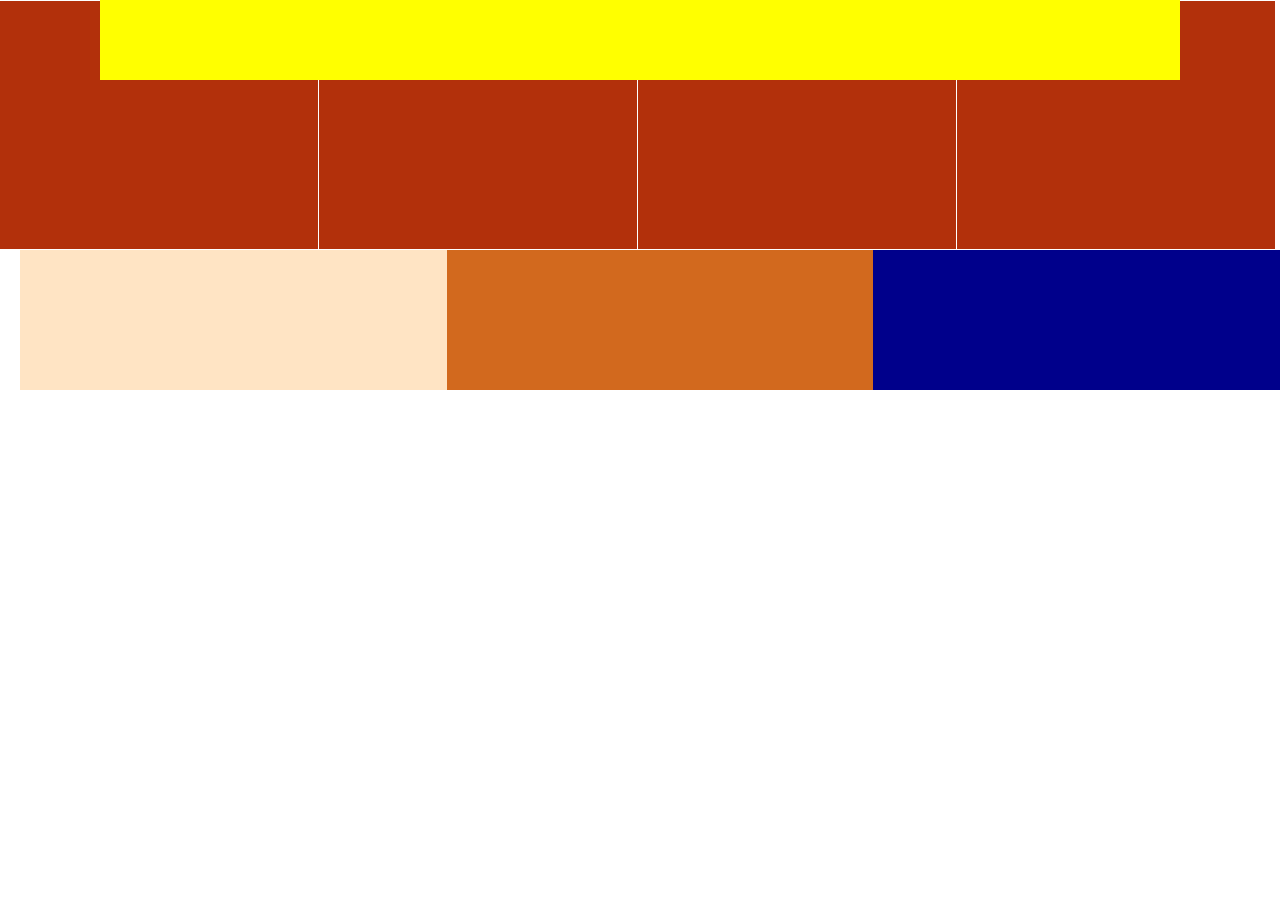
==== Homework/20200408day13/MobikeIndex.html @ 1f9a7732 "only merge and move position" ====
<!DOCTYPE html>
<html lang="en">
<head>
    <meta charset="UTF-8">
    <meta name="viewport" content="width=device-width, initial-scale=1.0">
    <title>Document</title>
    <link rel="stylesheet" href="css/reset.min.css">

    <link rel="stylesheet" href="css/MobikeIndex.css">
</head>
<body>
    <!-- 第一大模块(第一行) -->
    <div class="main">
        <!-- swipperAnimation -->
        <div class="swipperContainer">
            <img src="https://mobike.com/cn/assets/themes/moby/img/landing/hero-bg-6.jpg" alt="">
        </div>
        <!-- 全局导航 -->
        <div class="globalNavigation">
            <div class="containerMd ">
            </div>
        </div>
        <!-- 中间slogan -->
        <div class="headingWrap">
            <div class="containerMd">

            </div>
        </div>
        <!-- 末尾AdvertisementArea -->
        <div class="headlineNews">
            <div class="containerMd">

            </div>
        </div>
    </div>
    <!-- 第二行 -->
    <div class="heroPromotion">
            <a href="" class="promotion"></a>
            <a href="" class="promotion"></a>
            <a href="" class="promotion"></a>
            <a href="" class="promotion"></a>
    </div>

    <!-- 第三行 -->
    <div class="metaLinkWrap">
        <div class="containerMd clearfix">
            <div class="metaLink" style="background-color: bisque;"></div>
            <div class="metaLink" style="background-color: chocolate;"></div>
            <div class="metaLink" style="background-color: darkblue;"></div>
        </div>
    </div>
    <div class="footerWrap">

    </div>
</body>
</html>
---- Homework/20200408day13/css/MobikeIndex.css ----
html,body{
    width: 100%;
    height: 100%;
}

.main{
    position: relative;
}

.swipperContainer img{
     display: block;
     width: 100%;
 }

.containerMd{
    position: relative;
    width: 100%;
    margin: 0 auto;
    padding: 0 20px;
}

.globalNavigation{
    position: absolute;
    top: 0;
    left: 50%;
    margin-left: -540px;

    width: 1080px;
    height: 80px;
    background-color: yellow;
 }

.headingWrap {
    position: absolute;
    top: 50%;
    left: 50%;
    margin-left: -540px;
    /* margin-top: -40px; */

    width: 100%;
    width: 1080px;
    height: 80px;
    background-color: yellow;
}

.headlineNews{
    position: absolute;
    bottom: 0;
    left: 50%;
    margin-left: -540px;

    width: 1080px;
    height: 40px;
    background-color: yellow;
}
.heroPromotion .promotion{
    float: left;
    height: 250px;
    width: 25%;
    margin-left: -1px;
    text-align: center;
    border: 1px solid #fff;
    background-color: #b2300b;
    box-sizing: border-box;
}
.containerMd .metaLink{
    float: left;
    width: 33.33%;
    height: 140px;
    background-color: violet;
}

@media screen and (max-width:1080px){
    .heroPromotion .promotion{
        width: 50%;
    }
}

@media (max-width: 640px){
    .heroPromotion .promotion{
        width: 100%;
    }
    .containerMd .metaLink {
        float: left;
        width: 50%;
    }
}















 
 
/* 
3.https://mobike.com/cn/assets/themes/moby/img/landing/hero-bg-3.jpg
4.https://mobike.com/cn/assets/themes/moby/img/landing/hero-bg-4.jpg
5.https://mobike.com/cn/assets/themes/moby/img/landing/hero-bg-5.jpg
6.https://mobike.com/cn/assets/themes/moby/img/landing/hero-bg-6.jpg
7.https://mobike.com/cn/assets/themes/moby/img/landing/hero-bg-7.jpg
8.https://mobike.com/cn/assets/themes/moby/img/landing/hero-bg-8.jpg
 */
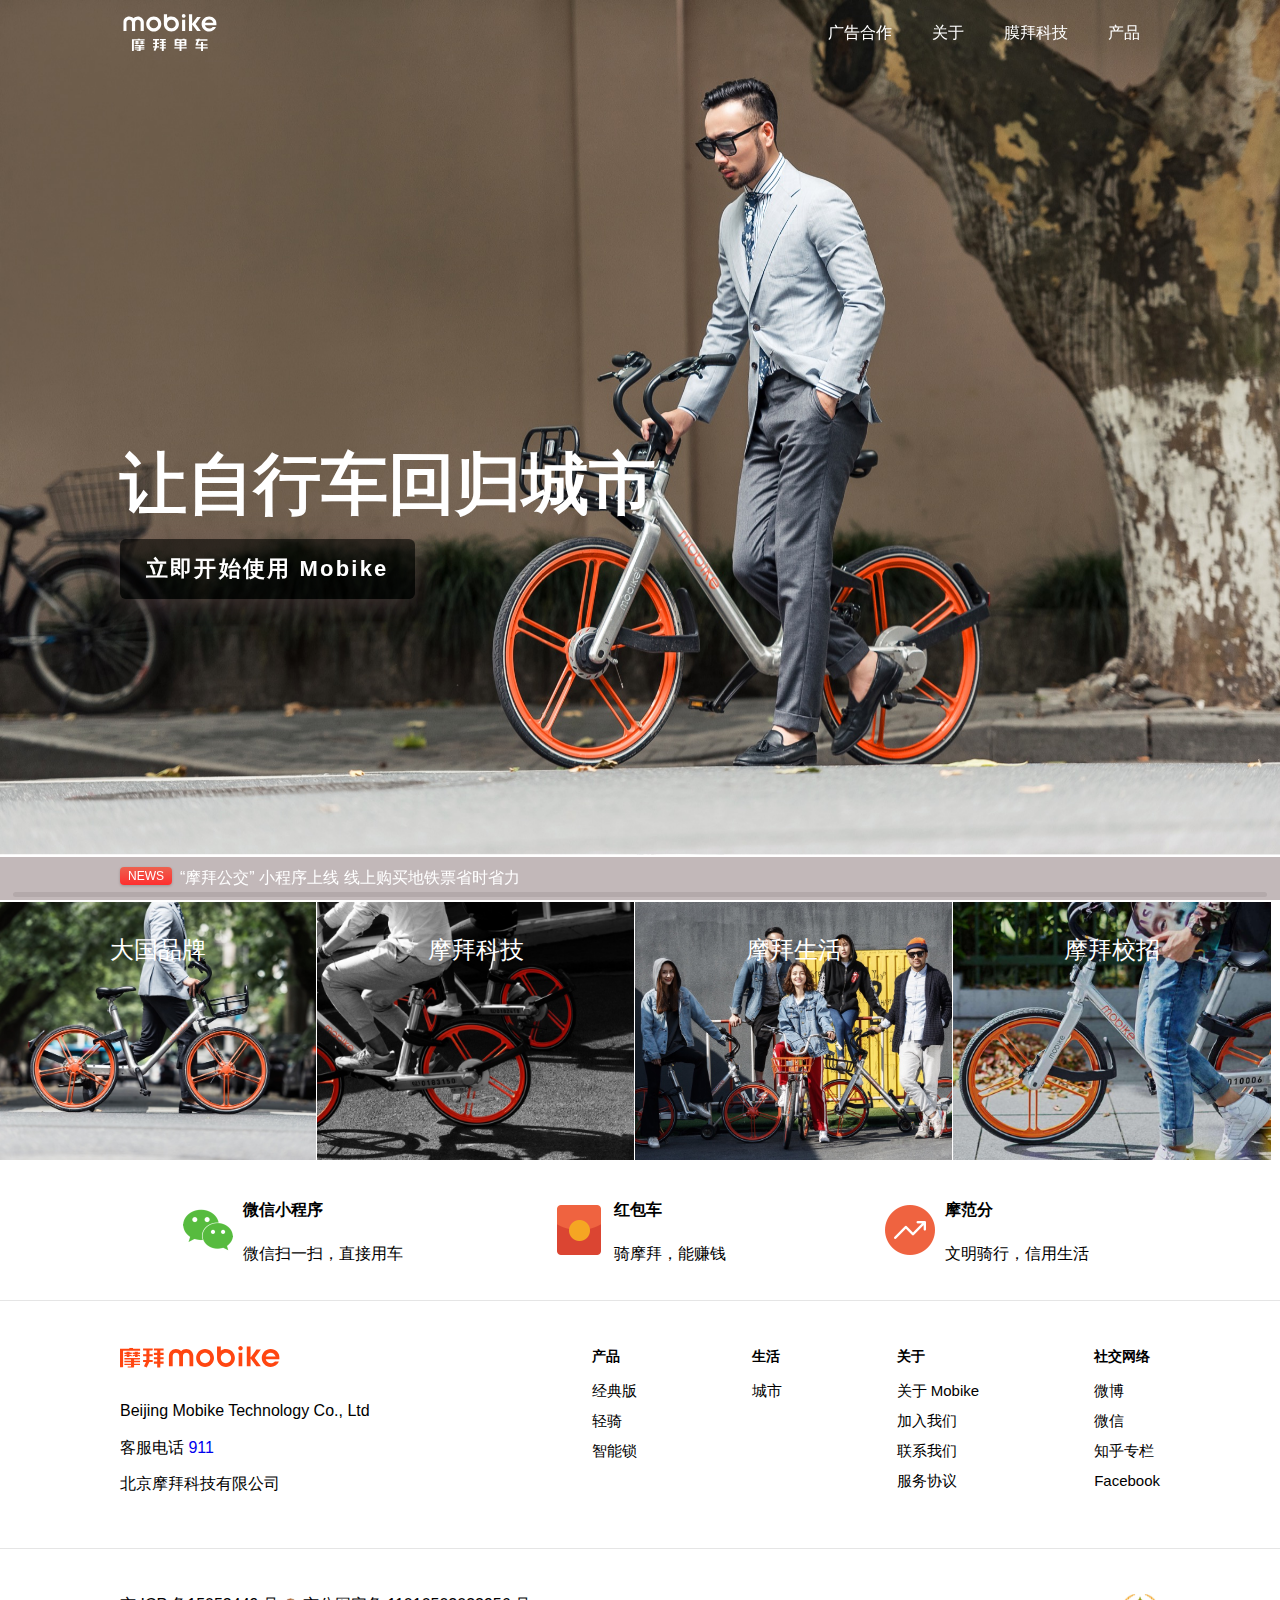
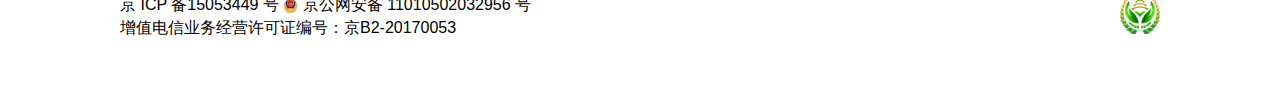
==== commit dde7031a: "Version0.0.1 1. I have already finished the all function of the PC but it has a lot of bugs on other" ====
--- a/Homework/20200408day13/MobikeIndex.html
+++ b/Homework/20200408day13/MobikeIndex.html
@@ -5,52 +5,286 @@
     <meta name="viewport" content="width=device-width, initial-scale=1.0">
     <title>Document</title>
     <link rel="stylesheet" href="css/reset.min.css">
-
+    <link rel="stylesheet" href="css/swiper.min.css">
     <link rel="stylesheet" href="css/MobikeIndex.css">
+    
 </head>
 <body>
     <!-- 第一大模块(第一行) -->
     <div class="main">
         <!-- swipperAnimation -->
         <div class="swipperContainer">
-            <img src="https://mobike.com/cn/assets/themes/moby/img/landing/hero-bg-6.jpg" alt="">
-        </div>
+            
+        </div>
+
+        <div class="swiper-container">
+            <div class="swiper-wrapper">
+                <div class="swiper-slide">
+                    <img src="img/hero-bg-3.jpg" alt="">
+                </div>
+                <div class="swiper-slide">
+                    <img src="img/hero-bg-4.jpg" alt="">
+                </div>
+                <div class="swiper-slide">
+                    <img src="img/hero-bg-5.jpg" alt="">
+                </div>
+                <div class="swiper-slide">
+                    <img src="img/hero-bg-6.jpg" alt="">
+                </div>
+                <div class="swiper-slide">
+                    <img src="img/hero-bg-7.jpg" alt="">
+                </div>
+                <div class="swiper-slide">
+                    <img src="img/hero-bg-8.jpg" alt="">
+                </div>
+            </div>
+            <!-- 如果需要分页器 -->
+            <div class="swiper-pagination"></div>
+            
+            <!-- 如果需要导航按钮 -->
+            <div class="swiper-button-prev"></div>
+            <div class="swiper-button-next"></div>
+            
+            <!-- 如果需要滚动条 -->
+            <div class="swiper-scrollbar"></div>
+        </div>
+
         <!-- 全局导航 -->
-        <div class="globalNavigation">
+        <div class="globalNavigationWrap">
             <div class="containerMd ">
+                <nav class="globalNavigation">
+                    <ul class="logoLinks">
+                        <li>
+                            <!-- logo图标 -->
+                            <a href="#">
+                                <svg width="100px" height="37px" viewBox="0 0 245 97" version="1.1" xmlns="http://www.w3.org/2000/svg" xmlns:xlink="http://www.w3.org/1999/xlink">
+                                    <!-- Generator: Sketch 51.2 (57519) - http://www.bohemiancoding.com/sketch -->
+                                    <title>Artboard@1x</title>
+                                    <desc>Created with Sketch.</desc>
+                                    <defs>
+                                        <polygon id="path-1" points="0 96.9126 244.815 96.9126 244.815 -0.0004 0 -0.0004"></polygon>
+                                    </defs>
+                                    <g id="Artboard" stroke="none" stroke-width="1" fill="none" fill-rule="evenodd">
+                                        <g id="Group-19">
+                                            <path d="M79.9451,37.6161 C73.6651,37.6161 68.5551,32.5071 68.5551,26.2261 C68.5551,19.9461 73.6651,14.8371 79.9451,14.8371 C86.2251,14.8371 91.3351,19.9461 91.3351,26.2261 C91.3351,32.5071 86.2251,37.6161 79.9451,37.6161 M79.9451,6.4831 C69.0581,6.4831 60.2011,15.3401 60.2011,26.2261 C60.2011,37.1131 69.0581,45.9701 79.9451,45.9701 C90.8311,45.9701 99.6881,37.1131 99.6881,26.2261 C99.6881,15.3401 90.8311,6.4831 79.9451,6.4831" id="Fill-1" fill="#FFFFFF"></path>
+                                            <path d="M137.5623,26.2265 C137.5623,32.5065 132.4533,37.6165 126.1733,37.6165 C119.8923,37.6165 114.7833,32.5065 114.7833,26.2265 C114.7833,19.9465 119.8923,14.8365 126.1733,14.8365 C132.4533,14.8365 137.5623,19.9465 137.5623,26.2265 M126.1733,6.4835 C122.0403,6.4835 118.1273,7.7335 114.7833,10.1105 L114.7833,0.5885 L106.4303,0.5885 L106.4303,26.2265 C106.4303,37.1135 115.2863,45.9695 126.1733,45.9695 C137.0593,45.9695 145.9163,37.1135 145.9163,26.2265 C145.9163,15.3395 137.0593,6.4835 126.1733,6.4835" id="Fill-3" fill="#FFFFFF"></path>
+                                            <mask id="mask-2" fill="white">
+                                                <use xlink:href="#path-1"></use>
+                                            </mask>
+                                            <g id="Clip-6"></g>
+                                            <polygon id="Fill-5" fill="#FFFFFF" mask="url(#mask-2)" points="154.177 44.7726 162.531 44.7726 162.531 14.9036 154.177 14.9036"></polygon>
+                                            <path d="M53.825,20.8524 C53.218,12.7494 46.456,6.4834 38.273,6.4834 C33.95,6.4834 29.848,8.2784 26.912,11.4304 C23.977,8.2784 19.874,6.4834 15.552,6.4834 C7.368,6.4834 0.637,12.7494 0.03,20.8524 L0,21.4374 L0,44.7724 L8.353,44.7724 L8.353,21.6974 L8.382,21.4814 C8.666,17.7554 11.816,14.8364 15.552,14.8364 C19.281,14.8364 22.426,17.7444 22.721,21.4594 L22.721,44.7724 L31.074,44.7724 L31.074,21.6964 L31.103,21.4814 C31.387,17.7554 34.537,14.8364 38.273,14.8364 C42.01,14.8364 45.159,17.7554 45.443,21.4814 L45.471,21.8554 L45.471,44.7724 L53.825,44.7724 L53.825,20.8524 Z" id="Fill-7" fill="#FFFFFF" mask="url(#mask-2)"></path>
+                                            <path d="M163.301,4.9472 C163.301,2.2152 161.086,0.0002 158.354,0.0002 C155.621,0.0002 153.406,2.2152 153.406,4.9472 C153.406,7.6792 155.621,9.8942 158.354,9.8942 C161.086,9.8942 163.301,7.6792 163.301,4.9472" id="Fill-8" fill="#FFFFFF" mask="url(#mask-2)"></path>
+                                            <polygon id="Fill-9" fill="#FFFFFF" mask="url(#mask-2)" points="203.3416 7.6816 193.5436 7.6816 181.1476 24.5846 180.5456 24.5846 180.5456 0.5886 172.1926 0.5886 172.1926 44.7726 180.5456 44.7726 180.5456 27.8826 181.1576 27.8826 193.5436 44.7726 203.3416 44.7726 189.7756 26.2266"></polygon>
+                                            <path d="M225.0662,14.4648 C230.0082,14.4648 234.1962,17.7608 235.7392,22.3488 L235.7392,23.1948 L214.4182,23.1948 L214.4182,22.2588 C215.9852,17.7178 220.1542,14.4648 225.0662,14.4648 Z M244.5832,29.2578 C244.7352,28.2698 244.8152,27.2578 244.8152,26.2268 C244.8152,15.3188 235.9732,6.4778 225.0662,6.4778 C214.1592,6.4778 205.3172,15.3188 205.3172,26.2268 C205.3172,37.1338 214.1592,45.9758 225.0662,45.9758 C232.8402,45.9758 239.5542,41.4778 242.7762,34.9478 L242.7762,33.9988 L234.3932,33.9988 C232.2472,36.4778 229.0692,38.0558 225.5072,38.0558 C220.3442,38.0558 215.9762,34.7488 214.4182,30.1658 L214.4182,29.2578 L244.5832,29.2578 Z" id="Fill-10" fill="#FFFFFF" mask="url(#mask-2)"></path>
+                                            <polygon id="Fill-11" fill="#FFFFFF" mask="url(#mask-2)" points="41.9207 72.2929 38.4397 72.2929 38.4397 71.0359 33.4037 71.0359 33.4037 72.2929 29.9217 72.2929 29.9217 74.6169 35.6327 74.6169 29.9217 76.7269 29.9217 78.8879 33.4037 77.6019 33.4037 79.5189 38.4397 79.5189 38.4397 77.6019 41.9207 78.8879 41.9207 76.7269 36.2097 74.6169 41.9207 74.6169"></polygon>
+                                            <polygon id="Fill-12" fill="#FFFFFF" mask="url(#mask-2)" points="55.3845 76.7265 49.6735 74.6175 55.3545 74.6175 55.3545 72.2925 51.8735 72.2925 51.8735 71.0365 46.8375 71.0365 46.8375 72.2925 43.3565 72.2925 43.3565 74.6175 49.0965 74.6175 43.3855 76.7265 43.3855 78.8875 46.8375 77.6135 46.8375 79.5185 51.8735 79.5185 51.8735 77.5905 55.3845 78.8875"></polygon>
+                                            <path d="M55.9534,66.1474 L44.0724,66.1474 L44.0724,65.7824 C44.0724,65.1594 43.5674,64.6534 42.9444,64.6534 L37.9214,64.6534 L37.9214,66.1474 L22.7604,66.1474 L22.7604,96.6884 L26.6754,96.6884 C27.2994,96.6884 27.8044,96.1824 27.8044,95.5594 L27.8044,69.5084 L55.9534,69.5084 L55.9534,66.1474 Z" id="Fill-13" fill="#FFFFFF" mask="url(#mask-2)"></path>
+                                            <polygon id="Fill-14" fill="#FFFFFF" mask="url(#mask-2)" points="111.4666 69.0917 111.4666 65.7307 95.7056 65.7307 95.7056 69.0917 101.0646 69.0917 101.0646 72.8517 95.7056 72.8517 95.7056 76.2117 101.0646 76.2117 101.0646 79.9717 95.7056 79.9717 95.7056 83.3317 101.0646 83.3317 101.0646 87.0917 95.7056 87.0917 95.7056 90.4527 101.0646 90.4527 101.0646 96.6887 106.1076 96.6887 106.1076 90.4527 111.4666 90.4527 111.4666 87.0917 106.1076 87.0917 106.1076 83.3317 111.4666 83.3317 111.4666 79.9717 106.1076 79.9717 106.1076 76.2117 111.4666 76.2117 111.4666 72.8517 106.1076 72.8517 106.1076 69.0917"></polygon>
+                                            <path d="M93.7654,68.0175 L93.7654,65.7855 L78.0724,65.7855 L78.0724,69.1465 L83.4304,69.1465 L83.4304,75.1495 L78.0724,75.1495 L78.0724,78.5105 L83.4304,78.5105 L83.4304,84.5145 L78.0724,84.5145 L78.0724,87.8745 L82.7824,87.8745 L79.4764,94.7575 L83.9634,96.9135 L88.3034,87.8745 L93.7654,87.8745 L93.7654,84.5145 L88.4074,84.5145 L88.4074,78.5105 L93.7654,78.5105 L93.7654,75.1495 L88.4074,75.1495 L88.4074,69.1465 L92.6374,69.1465 C93.2604,69.1465 93.7654,68.6405 93.7654,68.0175" id="Fill-15" fill="#FFFFFF" mask="url(#mask-2)"></path>
+                                            <path d="M55.3548,82.5761 L55.3548,81.3811 L29.9218,81.3811 L29.9218,83.7051 L40.7008,83.7051 L40.7008,85.9301 L29.9218,85.9301 L29.9218,88.2541 L40.7008,88.2541 L40.7008,90.4781 L29.9218,90.4781 L29.9218,92.8031 L40.7008,92.8031 L40.7008,94.9081 L35.2648,94.9081 L35.2648,96.7631 L44.6158,96.7631 C45.2388,96.7631 45.7448,96.2581 45.7448,95.6351 L45.7448,92.8031 L55.3548,92.8031 L55.3548,90.4781 L45.7448,90.4781 L45.7448,88.2541 L55.3548,88.2541 L55.3548,85.9301 L45.7448,85.9301 L45.7448,83.7051 L54.2268,83.7051 C54.8498,83.7051 55.3548,83.2001 55.3548,82.5761" id="Fill-16" fill="#FFFFFF" mask="url(#mask-2)"></path>
+                                            <path d="M139.739,79.9716 L147.51,79.9716 L147.51,76.6756 L139.739,76.6756 L139.739,79.9716 Z M139.738,73.3146 L147.509,73.3146 L147.509,69.5086 L139.738,69.5086 L139.738,73.3146 Z M152.553,73.3146 L160.449,73.3146 L160.449,69.5086 L152.553,69.5086 L152.553,73.3146 Z M152.553,79.9716 L160.449,79.9716 L160.449,76.6756 L152.553,76.6756 L152.553,79.9716 Z M166.223,87.0916 L152.553,87.0916 L152.553,83.3316 L165.493,83.3316 L165.493,66.1476 L161.179,66.1476 L161.179,64.5826 L156.215,64.5826 C155.592,64.5826 155.086,65.0886 155.086,65.7116 L155.086,66.1476 L144.976,66.1476 L144.976,65.7116 C144.976,65.0886 144.47,64.5826 143.847,64.5826 L138.883,64.5826 L138.883,66.1476 L134.695,66.1476 L134.695,83.3316 L147.509,83.3316 L147.509,87.0916 L133.965,87.0916 L133.965,90.4526 L147.509,90.4526 L147.509,96.6886 L152.553,96.6886 L152.553,90.4526 L166.223,90.4526 L166.223,87.0916 Z" id="Fill-17" fill="#FFFFFF" mask="url(#mask-2)"></path>
+                                            <polygon id="Fill-18" fill="#FFFFFF" mask="url(#mask-2)" points="221.4461 87.0917 208.9531 87.0917 208.9531 82.7137 220.7161 82.7137 220.7161 79.3537 208.9531 79.3537 208.9531 73.6777 203.9091 73.6777 203.9091 79.3537 195.2771 79.3537 198.6881 69.8387 220.7161 69.8387 220.7161 66.4787 199.8931 66.4787 200.5731 64.5827 195.2141 64.5827 194.5341 66.4787 189.9311 66.4787 189.9311 69.8387 193.3291 69.8387 189.9181 79.3537 189.9311 79.3537 189.9311 82.7137 203.9091 82.7137 203.9091 87.0917 189.1881 87.0917 189.1881 90.4527 203.9091 90.4527 203.9091 96.6887 208.9531 96.6887 208.9531 90.4527 221.4461 90.4527"></polygon>
+                                        </g>
+                                    </g>
+                                </svg>
+                            </a>
+                        </li>
+                    </ul>
+                    <ul class="navLinks">
+                        <li>
+                            <a href="">产品</a>
+                        </li>
+                        <li>
+                            <a href="">膜拜科技</a>
+                        </li>
+                        <li>
+                            <a href="">关于</a>
+                        </li>
+                        <li>
+                            <a href="">广告合作</a>
+                        </li>
+                    </ul>
+
+                </nav>
             </div>
         </div>
         <!-- 中间slogan -->
         <div class="headingWrap">
             <div class="containerMd">
-
+                <h1 class="fontLogo">让自行车回归城市</h1>
+                <a href="#" class="btnSwiper" style="box-shadow: rgba(102, 77, 79, 0.6) 0px 6px 30px 0px;">立即开始使用 Mobike</a>
             </div>
         </div>
         <!-- 末尾AdvertisementArea -->
         <div class="headlineNews">
             <div class="containerMd">
-
-            </div>
-        </div>
+                <a href="#">
+                    <div class="flexItem">
+                        <div class="headlineIcon">News</div>
+                    </div>
+                    <div class="flexItem">
+                        <div class="headlineText">“摩拜公交” 小程序上线  线上购买地铁票省时省力</div>
+                    </div>
+                </a>
+            </div>
+        </div>
+
     </div>
     <!-- 第二行 -->
     <div class="heroPromotion">
-            <a href="" class="promotion"></a>
-            <a href="" class="promotion"></a>
-            <a href="" class="promotion"></a>
-            <a href="" class="promotion"></a>
+            <a href="" class="promotion" style="background-image: url(img/promo-01.jpg);">
+                <div class="promoTest">
+                    <h3>大国品牌</h3>
+                </div>
+            </a>
+
+            <a href="" class="promotion" style="background-image: url(img/promo-02.jpg);">
+                <div class="promoTest">
+                    <h3>摩拜科技</h3>
+                </div>
+            </a>
+
+            <a href="" class="promotion" style="background-image: url(img/promo-03.jpg);">
+                <div class="promoTest">
+                    <h3>摩拜生活</h3>
+                </div>
+            </a>
+
+            <a href="" class="promotion" style="background-image: url(img/promo-04.jpg);">
+                <div class="promoTest">
+                    <h3>摩拜校招</h3>
+                </div>
+            </a>
+
+
     </div>
 
     <!-- 第三行 -->
     <div class="metaLinkWrap">
         <div class="containerMd clearfix">
-            <div class="metaLink" style="background-color: bisque;"></div>
-            <div class="metaLink" style="background-color: chocolate;"></div>
-            <div class="metaLink" style="background-color: darkblue;"></div>
+            <div class="metaLink">
+                <div class="icon" style="background-image: url(img/icon-wechat.png);">
+                </div>
+                <div class="text">
+                    <h4>微信小程序</h4>
+                    <p>微信扫一扫，直接用车</p>
+                </div>
+            </div>
+
+            <div class="metaLink">
+                <div class="icon" style="background-image: url(img/icon-rp.png);">
+                </div>
+                <div class="text">
+                    <h4>红包车</h4>
+                    <p>骑摩拜，能赚钱</p>
+                </div>
+            </div>
+
+            <div class="metaLink">
+                <div class="icon" style="background-image: url(img/icon-credit.png);">
+                </div>
+                <div class="text">
+                    <h4>摩范分</h4>
+                    <p>文明骑行，信用生活</p>
+                </div>
+            </div>
         </div>
     </div>
-    <div class="footerWrap">
-
-    </div>
+
+
+    <!-- 底部导航 -->
+    <footer class="footerWrap">
+        <div class="footerFirst">
+            <div class="containerMd">
+                <div class="footer">
+                    <ul class="mainLinks">
+                        <li><a href="" class="fontLogo" style="background-image: url(img/logo-text.svg)">Mobike</a></li>
+                        <li>Beijing Mobike Technology Co., Ltd</li>
+                        <li>客服电话 <a href="#">911</a></li>
+                        <li>北京摩拜科技有限公司</li>
+                    </ul>
+                    <div class="footerListWrap">
+                        <div class="footerList footerListProducts">
+                            <h3>产品</h3>
+                            <ul>
+                                <li><a href="">经典版</a></li>
+                                <li><a href="">轻骑</a></li>
+                                <li><a href="">智能锁</a></li>
+                            </ul>
+                        </div>
+                        <div class="footerList">
+                            <h3>生活</h3>
+                            <ul><li><a href="">城市</a></li></ul>
+                        </div>
+                        <div class="footerList">
+                            <h3>关于</h3>
+                            <ul>
+                                <li><a href="">关于 Mobike</a></li>
+                                <li><a href="">加入我们</a></li>
+                                <li><a href="">联系我们</a></li>
+                                <li><a href="">服务协议</a></li>
+                            </ul>
+                        </div>
+                        <div class="footerList">
+                            <h3>社交网络</h3>
+                            <ul>
+                                <li><a href="">微博</a></li>
+                                <li><a href="">微信</a></li>
+                                <li><a href="">知乎专栏</a></li>
+                                <li><a href="">Facebook</a></li>
+                            </ul>
+                        </div>
+                    </div>
+                </div>
+            </div>
+        </div>
+
+        <div class="footerMiscs">
+            <div class="containerMd">
+                <div class="footerSecond">
+                    <ul class="mainLinks">
+                        <li class="icp">
+                            京 ICP 备15053449 号 <i class="beian-icon" style="background-image: url('img/beian-icon.png')"></i> 京公网安备 11010502032956 号
+                            <br> 增值电信业务经营许可证编号：京B2-20170053
+                        </li>
+                    </ul>
+                    <div class="footerListWrap">
+                        <img class="" src="img/footer-chengxin.jpg" width="40" height="40">
+                    </div>
+                </div>
+            </div>
+        </div>
+    </footer>
+
+    <script src="js/swiper.min.js"></script>
+
+    <script>        
+        var mySwiper = new Swiper ('.swiper-container', {
+        //   direction: 'vertical', // 垂直切换选项
+        loop: true, // 循环模式选项
+        autoplay: {
+            delay: 2000,
+            stopOnLastSlide: false,
+            disableOnInteraction: true,
+        },
+        effect : 'fade',
+          // 如果需要分页器
+        //   pagination: {
+        //     el: '.swiper-pagination',
+        //   },
+          
+          // 如果需要前进后退按钮
+        //   navigation: {
+        //     nextEl: '.swiper-button-next',
+        //     prevEl: '.swiper-button-prev',
+        //   },
+          
+          // 如果需要滚动条
+        //   scrollbar: {
+        //     el: '.swiper-scrollbar',
+        //   },
+        })        
+    </script>    
 </body>
 </html> --- a/Homework/20200408day13/css/MobikeIndex.css
+++ b/Homework/20200408day13/css/MobikeIndex.css
@@ -1,78 +1,362 @@
+*{
+    box-sizing: border-box;
+}
+
 html,body{
+   height: 100%;
+   font-family: 'Helvetica Neue', Helvetica, 'PingFang SC', 'Microsoft Yahei', 'WenQuanYi Micro Hei', Arial, Verdana, sans-serif;
+    font-size: 16px;
+    line-height: 1.42857143;
+}
+
+.globalNavigationWrap, .headingWrap, .headlineNews{
+    position: absolute;
+    z-index: 1000;
+}
+
+/*版心*/
+.containerMd{
+    width: 1080px;
+    margin: 0 auto;
+    padding: 0 20px;
+}
+
+.main{
+    position: relative;    
+    height: 100%;
+}
+
+/* Swipper Setting Section */
+.swiper-container {
     width: 100%;
     height: 100%;
 }
 
-.main{
+.swiper-button-prev:after, .swiper-button-next:after{
+    content: '';
+}
+
+.swiper-slide img{
+    display: block;
+    width: 100%;
     position: relative;
-}
-
-.swipperContainer img{
-     display: block;
-     width: 100%;
- }
-
-.containerMd{
-    position: relative;
-    width: 100%;
-    margin: 0 auto;
-    padding: 0 20px;
-}
-
-.globalNavigation{
+    -webkit-flex-shrink: 0;
+    flex-shrink: 0;
+} 
+
+.globalNavigationWrap{
     position: absolute;
     top: 0;
     left: 50%;
     margin-left: -540px;
-
+    padding: 14.4px 0;
     width: 1080px;
     height: 80px;
-    background-color: yellow;
- }
+    color: #fff;
+}
+
+.globalNavigation{
+    font-weight: 400;
+}
+
+.globalNavigation .logoLinks{
+    width: 60%;
+    display: block;
+    float: left;
+}
+.globalNavigation .navLinks{
+    width: 40%;
+    display: block;
+    float: right;
+}
+
+.navLinks > li > a {
+    display: block;
+    float: right;
+    padding: .5em 20px;
+    cursor: pointer;
+    transition: color .2s ease;
+    color: #fff;
+}
 
 .headingWrap {
     position: absolute;
     top: 50%;
     left: 50%;
     margin-left: -540px;
-    /* margin-top: -40px; */
-
-    width: 100%;
     width: 1080px;
     height: 80px;
-    background-color: yellow;
+}
+
+.headingWrap .fontLogo {
+    font-size: 420%;
+    font-weight: bold;
+    line-height: 1;
+    transition: color .2s ease;
+    color: #fff;
+}
+.headingWrap .btnSwiper{
+    margin-top: 22px;
+    box-shadow: rgba(102, 77, 79, 0.6) 0px 6px 30px 0px;
+    opacity: 1;
+    transition: color .2s ease, background .2s ease, border .2s ease, opacity .4s ease .8s, box-shadow .2s ease;
+    font-size: 22px;
+    font-weight: bold;
+    padding: 14px 26px;
+    letter-spacing: .1em;
+    border-radius: 6px;
+    color: #fff;
+    border: none;
+    background: rgba(0, 0, 0, .6);
+    display: inline-block !important;
+    cursor: pointer;
+    text-align: center;
+    vertical-align: middle;
+    white-space: nowrap;
+    text-decoration: none;
+    touch-action: manipulation;
 }
 
 .headlineNews{
     position: absolute;
     bottom: 0;
-    left: 50%;
-    margin-left: -540px;
-
-    width: 1080px;
-    height: 40px;
-    background-color: yellow;
-}
+    margin: 0 auto;
+    padding: 10px 0;
+    width: 100%;
+    background: rgba(102, 77, 79, 0.4);
+}
+
+.headlineNews .headlineIcon{
+    float: left;
+    font-size: 12px;
+    font-weight: normal;
+    font-style: normal;
+    line-height: 18px;
+    padding: 0 8px;
+    text-transform: uppercase;
+    border-radius: 4px;
+    background: linear-gradient(to bottom, #ec614f 0%, #ff2e2e 100%);
+    color: #fff;
+    box-shadow: 0 1px 3px 0 rgba(0, 0, 0, .2);
+}
+.headlineNews .headlineText {
+    float: left;    
+    margin-left: .5em;
+    font-weight: lighter;
+    color: #fff;
+}
+/* 第二行样式 */
 .heroPromotion .promotion{
     float: left;
     height: 250px;
     width: 25%;
-    margin-left: -1px;
+    margin-left: -2px;
+    border: 2px solid #fff;
+    background-color: #b2300b;
+    box-sizing: border-box;
+}
+
+.heroPromotion .promotion:first-child {
+    border-left: none;
+}
+.heroPromotion .promotion {
+    float: left;
+    width: 25%;
+    min-height: 260px;
+    padding: 2.4vw;
     text-align: center;
     border: 1px solid #fff;
+    border-top-width: 2px;
+    border-bottom: none;
     background-color: #b2300b;
-    box-sizing: border-box;
-}
+    background-position: center center;
+    background-size: cover;
+}
+
+.heroPromotion .promotion .promoTest {
+    color: #fff;
+}
+
+.heroPromotion .promotion .promoTest h3 {
+    font-size: 24px;
+    font-weight: 400;
+    margin-bottom: 0;
+}
+
+/* 第三行CSS样式 */
+.metaLinkWrap .metaLink{
+    display: -webkit-box;
+    display: flex;
+    padding: 45px 0;
+    -webkit-box-align: center;
+    align-items: center;
+    -webkit-box-pack: center;
+    justify-content: center;
+}
+
+.metaLinkWrap .metaLink .icon {
+    width: 50px;
+    height: 50px;
+    margin-right: 10px;
+    background-repeat: no-repeat;
+    background-position: center center;
+    background-size: contain;
+}
+
+h4 {
+    display: block;
+    margin-block-start: 1.33em;
+    margin-block-end: 1.33em;
+    margin-inline-start: 0px;
+    margin-inline-end: 0px;
+    font-weight: bold;
+}
+p {
+    display: block;
+    margin-block-start: 1em;
+    margin-block-end: 1em;
+    margin-inline-start: 0px;
+    margin-inline-end: 0px;
+}
+
 .containerMd .metaLink{
     float: left;
     width: 33.33%;
     height: 140px;
-    background-color: violet;
-}
-
-@media screen and (max-width:1080px){
+}
+
+/* 底部导航 */
+.footerWrap{
+    background: #fff;
+    overflow: hidden;
+    position: relative;
+
+}
+
+.footerWrap .footerFirst{
+    border-top: 1px solid rgba(0, 0, 0, 0.1);
+    border-bottom: 1px solid rgba(0, 0, 0, 0.1);
+    /* border-top: 1px solid #eee; */
+}
+
+.footer {
+    display: -webkit-box;
+    display: flex;
+    padding-top: 45px;
+    padding-bottom: 45px;
+    flex-wrap: wrap;
+}
+
+.footerSecond {
+    display: flex;
+    padding-top: 45px;
+    padding-bottom: 45px;
+    flex-wrap: wrap;
+}
+
+.mainLinks{
+    /* height: 155px;
+    margin-right: 40px;
+    -webkit-box-flex: 2; */
+    flex-grow: 2;
+}
+
+.footer .mainLinks li {
+    line-height: 2.3;
+}
+.footer .mainLinks .fontLogo {
+    display: block;
+    width: 160px;
+    /* height: 61px; */
+    text-indent: -99999px;
+    background-repeat: no-repeat;
+    background-size: contain;
+}
+
+.footer .mainLinks a {
+    margin-bottom: 10px;
+}
+
+/* Footer右侧栏 */
+@media (min-width: 641px){
+    .footer .footerListWrap{
+        -webkit-box-flex: 0;
+        flex-grow: 0;
+    }
+}
+
+.footer .footerListWrap{
+    display: flex;
+    height: 155px;
+    flex-wrap: wrap;
+}
+
+@media (min-width: 641px){
+    .footer .footerList:first-child {
+        margin-left: 0;
+    }
+}
+
+@media (min-width: 641px){
+    .footer .footer-list {
+        margin-bottom: 0;
+        margin-left: 8vw;
+        flex-basis: auto;
+    }
+}
+.footer .footerList {
+    display: block;
+    float: left;
+    margin-left: 115px;
+    font-size: 15px;
+}
+
+.footer .footerList h3 {
+    font-weight: bold;
+    margin-bottom: 10px;
+}
+.footerListWrap a{
+    color: black;
+}
+
+.footer ul {
+    list-style: none;
+}
+
+.footer .footerList ul li {
+    line-height: 2;
+}
+
+.footer .mainLinks .icp {
+    font-size: 12px;
+    margin-top: 4px;
+    color: #aaa;
+}
+
+.beian-icon {
+    display: inline-block;
+    width: 15px;
+    height: 15px;
+    vertical-align: -3px;
+    background-repeat: no-repeat;
+    background-size: contain;
+}
+
+
+/* 媒体查询设备适配 */
+@media (max-width:1080px){
     .heroPromotion .promotion{
         width: 50%;
+    }
+
+    .containerMd, .globalNavigationWrap, .headingWrap, .headlineNews{
+        width: 100%;
+        box-sizing: border-box;
+    }
+
+    .globalNavigationWrap, .headingWrap, .headlineNews{
+        left: 50%;
+        margin-left: -50%;
     }
 }
 
@@ -84,29 +368,4 @@
         float: left;
         width: 50%;
     }
-}
-
-
-
-
-
-
-
-
-
-
-
-
-
-
-
- 
- 
-/* 
-3.https://mobike.com/cn/assets/themes/moby/img/landing/hero-bg-3.jpg
-4.https://mobike.com/cn/assets/themes/moby/img/landing/hero-bg-4.jpg
-5.https://mobike.com/cn/assets/themes/moby/img/landing/hero-bg-5.jpg
-6.https://mobike.com/cn/assets/themes/moby/img/landing/hero-bg-6.jpg
-7.https://mobike.com/cn/assets/themes/moby/img/landing/hero-bg-7.jpg
-8.https://mobike.com/cn/assets/themes/moby/img/landing/hero-bg-8.jpg
- */+}